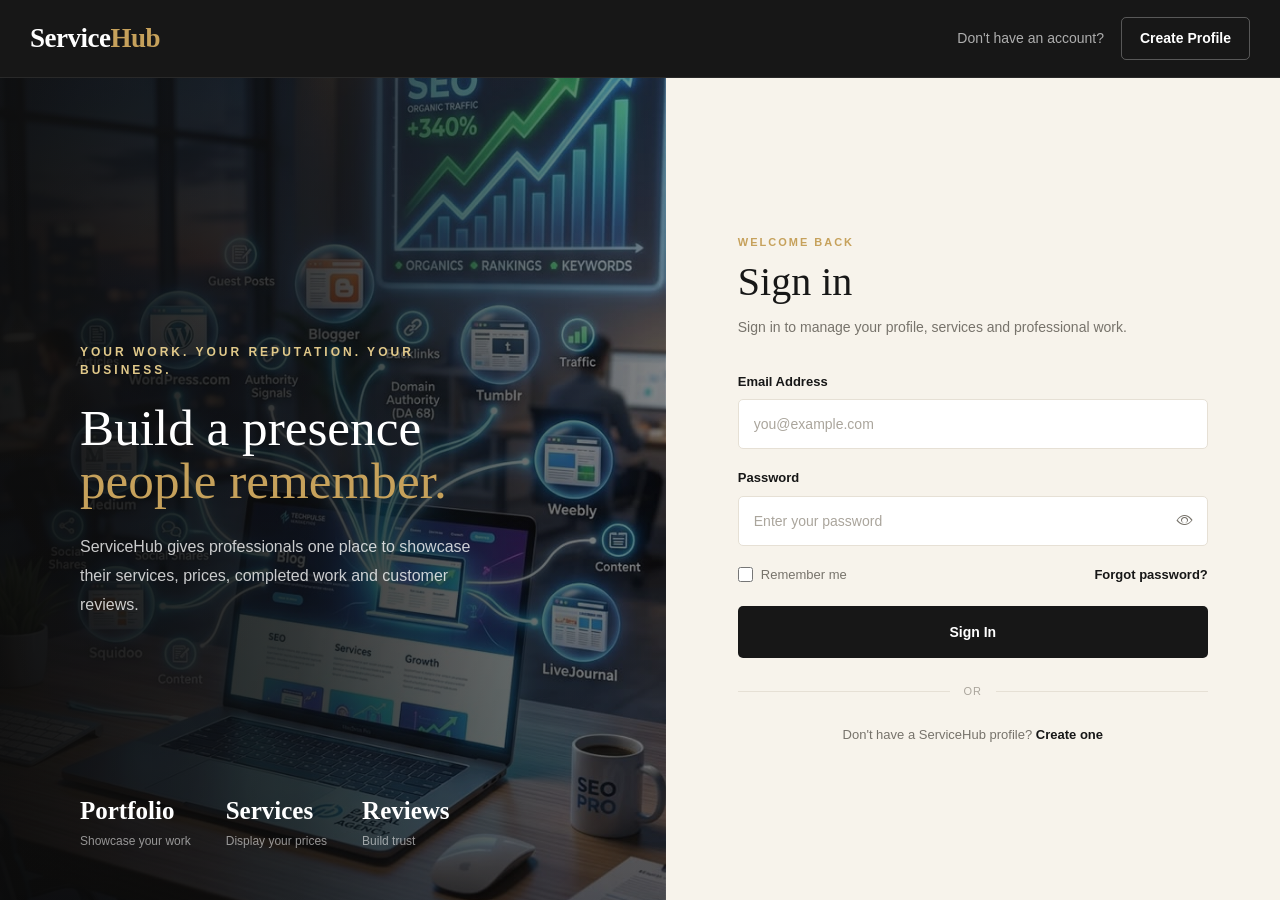
==== dashboard.html @ 35c83b16 "Initial ServiceHub frontend" ====
<!DOCTYPE html>
<html lang="en">
<head>
    <meta charset="UTF-8">

    <meta
        name="viewport"
        content="width=device-width, initial-scale=1.0"
    >

    <title>Dashboard | ServiceHub</title>

    <!-- Bootstrap -->
    <link
        href="https://cdn.jsdelivr.net/npm/bootstrap@5.3.3/dist/css/bootstrap.min.css"
        rel="stylesheet"
    >

    <!-- Bootstrap Icons -->
    <link
        rel="stylesheet"
        href="https://cdn.jsdelivr.net/npm/bootstrap-icons@1.11.3/font/bootstrap-icons.min.css"
    >

    <!-- Dashboard CSS -->
    <link
        rel="stylesheet"
        href="./css/dashboard.css"
    >
</head>

<body>

    <!-- =====================================================
         MOBILE OVERLAY
    ====================================================== -->

    <div
        class="sidebar-overlay"
        id="sidebarOverlay"
    ></div>


    <!-- =====================================================
         SIDEBAR
    ====================================================== -->

    <aside
        class="dashboard-sidebar"
        id="dashboardSidebar"
    >

        <div class="sidebar-header">

            <a
                href="./dashboard.html"
                class="sidebar-brand"
            >
                Service<span>Hub</span>
            </a>

            <button
                type="button"
                class="sidebar-close"
                id="sidebarClose"
            >
                <i class="bi bi-x-lg"></i>
            </button>

        </div>


        <!-- USER MINI PROFILE -->

        <div class="sidebar-user">

            <div
                class="sidebar-avatar"
                id="sidebarAvatar"
            >
                <i class="bi bi-person"></i>
            </div>

            <div class="sidebar-user-info">

                <strong id="sidebarUserName">
                    Loading...
                </strong>

                <span id="sidebarUserType">
                    Provider
                </span>

            </div>

        </div>


        <!-- NAVIGATION -->

        <nav class="sidebar-nav">

            <div class="nav-section-title">
                Workspace
            </div>

            <a
                href="./dashboard.html"
                class="sidebar-nav-link active"
                data-page="dashboard"
            >
                <span class="nav-icon">
                    <i class="bi bi-grid-1x2"></i>
                </span>

                <span>Dashboard</span>
            </a>


            <a
                href="./profile.html"
                class="sidebar-nav-link"
                data-page="profile"
            >
                <span class="nav-icon">
                    <i class="bi bi-person-badge"></i>
                </span>

                <span>My Profile</span>
            </a>


            <a
                href="./pages/services.html"
                class="sidebar-nav-link"
                data-page="services"
            >
                <span class="nav-icon">
                    <i class="bi bi-tags"></i>
                </span>

                <span>Services</span>
            </a>


            <a
                href="./pages/work.html"
                class="sidebar-nav-link"
                data-page="work"
            >
                <span class="nav-icon">
                    <i class="bi bi-images"></i>
                </span>

                <span>My Work</span>
            </a>


            <a
                href="./pages/reviews.html"
                class="sidebar-nav-link"
                data-page="reviews"
            >
                <span class="nav-icon">
                    <i class="bi bi-star"></i>
                </span>

                <span>Reviews</span>
            </a>


            <a
                href="./pages/analytics.html"
                class="sidebar-nav-link"
                data-page="analytics"
            >
                <span class="nav-icon">
                    <i class="bi bi-bar-chart"></i>
                </span>

                <span>Analytics</span>
            </a>


            <div class="nav-section-title">
                Account
            </div>


            <a
                href="./profile.html"
                class="sidebar-nav-link"
            >
                <span class="nav-icon">
                    <i class="bi bi-globe2"></i>
                </span>

                <span>Public Page</span>
            </a>


            <a
                href="./pages/settings.html"
                class="sidebar-nav-link"
                data-page="settings"
            >
                <span class="nav-icon">
                    <i class="bi bi-gear"></i>
                </span>

                <span>Settings</span>
            </a>

        </nav>


        <!-- SIDEBAR FOOTER -->

        <div class="sidebar-footer">

            <button
                type="button"
                class="logout-button"
                id="logoutButton"
            >
                <i class="bi bi-box-arrow-right"></i>
                <span>Logout</span>
            </button>

        </div>

    </aside>



    <!-- =====================================================
         MAIN AREA
    ====================================================== -->

    <main class="dashboard-main">


        <!-- =================================================
             TOP NAVBAR
        ================================================== -->

        <header class="dashboard-topbar">

            <div class="topbar-left">

                <button
                    type="button"
                    class="mobile-menu-button"
                    id="mobileMenuButton"
                >
                    <i class="bi bi-list"></i>
                </button>

                <div>

                    <div class="topbar-page-label">
                        WORKSPACE
                    </div>

                    <h1>
                        Dashboard
                    </h1>

                </div>

            </div>


            <div class="topbar-right">

                <div class="system-status">
                    <span class="status-dot"></span>
                    <span>System Online</span>
                </div>


                <a
                    href="./profile.html"
                    class="topbar-profile"
                >

                    <div
                        class="topbar-avatar"
                        id="topbarAvatar"
                    >
                        <i class="bi bi-person"></i>
                    </div>

                    <span id="topbarUserName">
                        Loading...
                    </span>

                    <i class="bi bi-chevron-down"></i>

                </a>

            </div>

        </header>



        <!-- =================================================
             DASHBOARD CONTENT
        ================================================== -->

        <div class="dashboard-content">


            <!-- GLOBAL ALERT -->

            <div
                id="dashboardAlert"
                class="dashboard-alert d-none"
            ></div>



            <!-- =================================================
                 WELCOME
            ================================================== -->

            <section class="welcome-section">

                <div>

                    <span class="welcome-eyebrow">
                        YOUR SERVICEHUB WORKSPACE
                    </span>

                    <h2 id="welcomeHeading">
                        Welcome back.
                    </h2>

                    <p id="welcomeDescription">
                        Manage your professional presence, services and work from one place.
                    </p>

                </div>


                <div class="welcome-actions">

                    <a
                        href="./pages/add-work.html"
                        class="btn btn-gold"
                    >
                        <i class="bi bi-plus-lg"></i>
                        Add Work
                    </a>

                    <a
                        href="./pages/add-service.html"
                        class="btn btn-outline-dark-custom"
                    >
                        <i class="bi bi-plus-lg"></i>
                        Add Service
                    </a>

                </div>

            </section>



            <!-- =================================================
                 STATISTICS
            ================================================== -->

            <section class="stats-grid">


                <!-- PROFILE VIEWS -->

                <div class="stat-card">

                    <div class="stat-card-top">

                        <div class="stat-icon">
                            <i class="bi bi-eye"></i>
                        </div>

                    </div>

                    <div class="stat-label">
                        Profile Views
                    </div>

                    <div
                        class="stat-value"
                        id="profileViews"
                    >
                        —
                    </div>

                    <div class="stat-description">
                        People who viewed your public profile
                    </div>

                </div>



                <!-- SERVICES -->

                <div class="stat-card">

                    <div class="stat-card-top">

                        <div class="stat-icon">
                            <i class="bi bi-tags"></i>
                        </div>

                    </div>

                    <div class="stat-label">
                        Active Services
                    </div>

                    <div
                        class="stat-value"
                        id="serviceCount"
                    >
                        —
                    </div>

                    <div class="stat-description">
                        Services currently available
                    </div>

                </div>



                <!-- WORK -->

                <div class="stat-card">

                    <div class="stat-card-top">

                        <div class="stat-icon">
                            <i class="bi bi-images"></i>
                        </div>

                    </div>

                    <div class="stat-label">
                        Published Work
                    </div>

                    <div
                        class="stat-value"
                        id="workCount"
                    >
                        —
                    </div>

                    <div class="stat-description">
                        Portfolio projects published
                    </div>

                </div>



                <!-- REVIEWS -->

                <div class="stat-card">

                    <div class="stat-card-top">

                        <div class="stat-icon">
                            <i class="bi bi-star"></i>
                        </div>

                    </div>

                    <div class="stat-label">
                        Reviews
                    </div>

                    <div
                        class="stat-value"
                        id="reviewCount"
                    >
                        —
                    </div>

                    <div class="stat-description">
                        Customer reviews received
                    </div>

                </div>



                <!-- RATING -->

                <div class="stat-card">

                    <div class="stat-card-top">

                        <div class="stat-icon">
                            <i class="bi bi-star-fill"></i>
                        </div>

                    </div>

                    <div class="stat-label">
                        Average Rating
                    </div>

                    <div
                        class="stat-value"
                        id="averageRating"
                    >
                        —
                    </div>

                    <div class="stat-description">
                        Based on available reviews
                    </div>

                </div>



                <!-- COMPLETION -->

                <div class="stat-card">

                    <div class="stat-card-top">

                        <div class="stat-icon">
                            <i class="bi bi-check2-circle"></i>
                        </div>

                    </div>

                    <div class="stat-label">
                        Profile Completion
                    </div>

                    <div
                        class="stat-value"
                        id="profileCompletion"
                    >
                        —
                    </div>

                    <div class="stat-description">
                        Keep your profile complete
                    </div>

                </div>

            </section>



            <!-- =================================================
                 PROFILE + PUBLIC PAGE
            ================================================== -->

            <section class="dashboard-two-column">


                <!-- PROFILE CARD -->

                <div class="dashboard-card profile-dashboard-card">

                    <div class="card-heading">

                        <div>

                            <span class="card-eyebrow">
                                PROFESSIONAL PROFILE
                            </span>

                            <h3>
                                Your Profile
                            </h3>

                        </div>

                        <a
                            href="./profile.html"
                            class="card-link"
                        >
                            Edit
                            <i class="bi bi-pencil"></i>
                        </a>

                    </div>


                    <div class="profile-overview">

                        <div
                            class="profile-large-avatar"
                            id="profileLargeAvatar"
                        >
                            <i class="bi bi-person"></i>
                        </div>


                        <div class="profile-overview-info">

                            <h4 id="profileDisplayName">
                                Loading...
                            </h4>

                            <p
                                id="profileProfession"
                                class="profile-profession"
                            >
                                —
                            </p>

                            <div class="profile-meta">

                                <span>
                                    <i class="bi bi-geo-alt"></i>
                                    <span id="profileLocation">
                                        —
                                    </span>
                                </span>

                            </div>

                        </div>

                    </div>


                    <!-- PROFILE COMPLETION -->

                    <div class="completion-box">

                        <div class="completion-header">

                            <span>
                                Profile completion
                            </span>

                            <strong id="completionPercent">
                                —
                            </strong>

                        </div>

                        <div class="progress completion-progress">

                            <div
                                class="progress-bar"
                                id="completionProgressBar"
                                role="progressbar"
                                style="width: 0%;"
                            ></div>

                        </div>

                        <p id="completionMessage">
                            Complete your profile to give customers more information.
                        </p>

                    </div>

                </div>



                <!-- PUBLIC PAGE CARD -->

                <div class="dashboard-card public-page-card">

                    <div class="card-heading">

                        <div>

                            <span class="card-eyebrow">
                                PUBLIC PRESENCE
                            </span>

                            <h3>
                                Your Public Page
                            </h3>

                        </div>

                        <div class="public-live-badge">
                            <span></span>
                            Live
                        </div>

                    </div>


                    <div class="public-page-preview">

                        <div class="public-preview-icon">
                            <i class="bi bi-globe2"></i>
                        </div>

                        <h4 id="publicPageName">
                            Your professional page
                        </h4>

                        <p>
                            Share your ServiceHub page with customers so they can see your services, work and reviews.
                        </p>


                        <div class="public-url-box">

                            <i class="bi bi-link-45deg"></i>

                            <span id="publicProfileUrl">
                                —
                            </span>

                            <button
                                type="button"
                                id="copyProfileLinkButton"
                                title="Copy profile link"
                            >
                                <i class="bi bi-copy"></i>
                            </button>

                        </div>


                        <div class="public-actions">

                            <a
                                href="#"
                                id="viewPublicProfileButton"
                                target="_blank"
                                class="btn btn-gold"
                            >
                                <i class="bi bi-box-arrow-up-right"></i>
                                View My Page
                            </a>

                            <button
                                type="button"
                                class="btn btn-outline-dark-custom"
                                id="copyPublicLinkButton"
                            >
                                <i class="bi bi-copy"></i>
                                Copy Link
                            </button>

                        </div>

                    </div>

                </div>

            </section>



            <!-- =================================================
                 RECENT WORK + SERVICES
            ================================================== -->

            <section class="dashboard-two-column">


                <!-- RECENT WORK -->

                <div class="dashboard-card">

                    <div class="card-heading">

                        <div>

                            <span class="card-eyebrow">
                                PORTFOLIO
                            </span>

                            <h3>
                                Recent Work
                            </h3>

                        </div>

                        <a
                            href="./pages/work.html"
                            class="card-link"
                        >
                            View all
                            <i class="bi bi-arrow-right"></i>
                        </a>

                    </div>


                    <div
                        id="recentWorkList"
                        class="recent-work-list"
                    >

                        <div class="dashboard-loading">
                            <div class="spinner-border spinner-border-sm"></div>
                            <span>Loading your work...</span>
                        </div>

                    </div>

                </div>



                <!-- SERVICES -->

                <div class="dashboard-card">

                    <div class="card-heading">

                        <div>

                            <span class="card-eyebrow">
                                OFFERINGS
                            </span>

                            <h3>
                                Your Services
                            </h3>

                        </div>

                        <a
                            href="./pages/services.html"
                            class="card-link"
                        >
                            View all
                            <i class="bi bi-arrow-right"></i>
                        </a>

                    </div>


                    <div
                        id="serviceList"
                        class="service-list"
                    >

                        <div class="dashboard-loading">
                            <div class="spinner-border spinner-border-sm"></div>
                            <span>Loading your services...</span>
                        </div>

                    </div>

                </div>

            </section>



            <!-- =================================================
                 REVIEWS + ACTIVITY
            ================================================== -->

            <section class="dashboard-two-column">


                <!-- REVIEWS -->

                <div class="dashboard-card">

                    <div class="card-heading">

                        <div>

                            <span class="card-eyebrow">
                                CUSTOMER FEEDBACK
                            </span>

                            <h3>
                                Recent Reviews
                            </h3>

                        </div>

                        <a
                            href="./pages/reviews.html"
                            class="card-link"
                        >
                            View all
                            <i class="bi bi-arrow-right"></i>
                        </a>

                    </div>


                    <div
                        id="recentReviewsList"
                        class="reviews-list"
                    >

                        <div class="dashboard-loading">
                            <div class="spinner-border spinner-border-sm"></div>
                            <span>Loading reviews...</span>
                        </div>

                    </div>

                </div>



                <!-- ACTIVITY -->

                <div class="dashboard-card">

                    <div class="card-heading">

                        <div>

                            <span class="card-eyebrow">
                                RECENT EVENTS
                            </span>

                            <h3>
                                Activity
                            </h3>

                        </div>

                    </div>


                    <div
                        id="activityList"
                        class="activity-list"
                    >

                        <div class="dashboard-loading">
                            <div class="spinner-border spinner-border-sm"></div>
                            <span>Loading activity...</span>
                        </div>

                    </div>

                </div>

            </section>



            <!-- =================================================
                 QUICK ACTIONS
            ================================================== -->

            <section class="dashboard-card quick-actions-card">

                <div class="card-heading">

                    <div>

                        <span class="card-eyebrow">
                            QUICK ACTIONS
                        </span>

                        <h3>
                            Manage Your Presence
                        </h3>

                    </div>

                </div>


                <div class="quick-actions-grid">

                    <a
                        href="./profile.html"
                        class="quick-action"
                    >

                        <div class="quick-action-icon">
                            <i class="bi bi-person-badge"></i>
                        </div>

                        <div>

                            <strong>
                                Edit Profile
                            </strong>

                            <span>
                                Update your professional information
                            </span>

                        </div>

                        <i class="bi bi-arrow-up-right"></i>

                    </a>


                    <a
                        href="./pages/add-service.html"
                        class="quick-action"
                    >

                        <div class="quick-action-icon">
                            <i class="bi bi-plus-circle"></i>
                        </div>

                        <div>

                            <strong>
                                Add Service
                            </strong>

                            <span>
                                Add a service and set your price
                            </span>

                        </div>

                        <i class="bi bi-arrow-up-right"></i>

                    </a>


                    <a
                        href="./pages/add-work.html"
                        class="quick-action"
                    >

                        <div class="quick-action-icon">
                            <i class="bi bi-images"></i>
                        </div>

                        <div>

                            <strong>
                                Publish Work
                            </strong>

                            <span>
                                Add a completed project to your portfolio
                            </span>

                        </div>

                        <i class="bi bi-arrow-up-right"></i>

                    </a>


                    <a
                        href="./pages/analytics.html"
                        class="quick-action"
                    >

                        <div class="quick-action-icon">
                            <i class="bi bi-bar-chart"></i>
                        </div>

                        <div>

                            <strong>
                                View Analytics
                            </strong>

                            <span>
                                Understand how people interact with your page
                            </span>

                        </div>

                        <i class="bi bi-arrow-up-right"></i>

                    </a>

                </div>

            </section>


        </div>

    </main>



    <!-- =====================================================
         SCRIPTS
    ====================================================== -->

    <script
        src="./js/config.js"
    ></script>

    <script
        src="./js/api.js"
    ></script>

    <script
        src="./js/auth.js"
    ></script>

    <script
        src="./js/app.js"
    ></script>

    <script
        src="./js/dashboard.js"
    ></script>

    <script
        src="https://cdn.jsdelivr.net/npm/bootstrap@5.3.3/dist/js/bootstrap.bundle.min.js"
    ></script>

</body>
</html>
---- css/dashboard.css ----
/* =========================================================
   SERVICEHUB
   DASHBOARD CSS
   ========================================================= */

:root {

    --black: #171717;
    --black-soft: #222222;

    --gold: #c6a15b;
    --gold-light: #e1c98a;

    --cream: #f7f3eb;
    --cream-dark: #eee8dc;

    --white: #ffffff;

    --text: #202020;
    --muted: #77736b;

    --border: #e6e0d5;

    --success: #198754;
    --danger: #dc3545;

    --sidebar-width: 260px;

    --shadow:
        0 10px 30px rgba(0, 0, 0, 0.06);

    --shadow-hover:
        0 18px 40px rgba(0, 0, 0, 0.10);
}


/* =========================================================
   GLOBAL
   ========================================================= */

* {
    box-sizing: border-box;
}


html {
    scroll-behavior: smooth;
}


body {

    margin: 0;

    background: var(--cream);

    color: var(--text);

    font-family:
        Inter,
        -apple-system,
        BlinkMacSystemFont,
        "Segoe UI",
        sans-serif;

    min-height: 100vh;
}


a {
    text-decoration: none;
}


button {
    font-family: inherit;
}


/* =========================================================
   SIDEBAR
   ========================================================= */

.dashboard-sidebar {

    position: fixed;

    left: 0;
    top: 0;
    bottom: 0;

    width: var(--sidebar-width);

    background: var(--black);

    color: var(--white);

    z-index: 1000;

    display: flex;

    flex-direction: column;

    border-right: 1px solid rgba(255,255,255,0.06);
}


.sidebar-header {

    height: 78px;

    display: flex;

    align-items: center;

    justify-content: space-between;

    padding: 0 22px;

    border-bottom: 1px solid rgba(255,255,255,0.08);
}


.sidebar-brand {

    color: var(--white);

    font-family: Georgia, serif;

    font-size: 25px;

    font-weight: 700;

    letter-spacing: -0.5px;
}


.sidebar-brand span {
    color: var(--gold);
}


.sidebar-close {

    display: none;

    border: 0;

    background: transparent;

    color: white;

    font-size: 22px;
}


/* =========================================================
   SIDEBAR USER
   ========================================================= */

.sidebar-user {

    display: flex;

    align-items: center;

    gap: 12px;

    padding: 22px;

    border-bottom: 1px solid rgba(255,255,255,0.08);
}


.sidebar-avatar {

    width: 42px;
    height: 42px;

    flex-shrink: 0;

    border-radius: 50%;

    background: var(--gold);

    color: var(--black);

    display: flex;

    align-items: center;

    justify-content: center;

    overflow: hidden;

    font-size: 17px;

    font-weight: 700;
}


.sidebar-avatar img {

    width: 100%;
    height: 100%;

    object-fit: cover;
}


.sidebar-user-info {

    min-width: 0;

    display: flex;

    flex-direction: column;

    gap: 3px;
}


.sidebar-user-info strong {

    color: white;

    font-size: 14px;

    white-space: nowrap;

    overflow: hidden;

    text-overflow: ellipsis;
}


.sidebar-user-info span {

    color: rgba(255,255,255,0.55);

    font-size: 12px;
}


/* =========================================================
   SIDEBAR NAV
   ========================================================= */

.sidebar-nav {

    flex: 1;

    overflow-y: auto;

    padding: 20px 12px;
}


.nav-section-title {

    color: rgba(255,255,255,0.38);

    font-size: 10px;

    font-weight: 700;

    letter-spacing: 1.5px;

    padding: 12px 12px 8px;

    text-transform: uppercase;
}


.sidebar-nav-link {

    display: flex;

    align-items: center;

    gap: 12px;

    color: rgba(255,255,255,0.68);

    padding: 11px 12px;

    border-radius: 8px;

    margin-bottom: 4px;

    font-size: 14px;

    transition:
        background 0.2s ease,
        color 0.2s ease;
}


.sidebar-nav-link:hover {

    color: white;

    background: rgba(255,255,255,0.06);
}


.sidebar-nav-link.active {

    color: var(--black);

    background: var(--gold);

    font-weight: 600;
}


.nav-icon {

    width: 20px;

    text-align: center;

    font-size: 17px;
}


/* =========================================================
   SIDEBAR FOOTER
   ========================================================= */

.sidebar-footer {

    padding: 15px;

    border-top: 1px solid rgba(255,255,255,0.08);
}


.logout-button {

    width: 100%;

    border: 0;

    background: transparent;

    color: rgba(255,255,255,0.68);

    display: flex;

    align-items: center;

    gap: 12px;

    padding: 11px 12px;

    border-radius: 8px;

    font-size: 14px;

    cursor: pointer;

    transition: all 0.2s ease;
}


.logout-button:hover {

    background: rgba(220,53,69,0.12);

    color: #ff8f9a;
}


/* =========================================================
   MAIN
   ========================================================= */

.dashboard-main {

    margin-left: var(--sidebar-width);

    min-height: 100vh;
}


/* =========================================================
   TOPBAR
   ========================================================= */

.dashboard-topbar {

    height: 78px;

    background: rgba(255,255,255,0.96);

    border-bottom: 1px solid var(--border);

    display: flex;

    align-items: center;

    justify-content: space-between;

    padding: 0 34px;

    position: sticky;

    top: 0;

    z-index: 500;

    backdrop-filter: blur(12px);
}


.topbar-left {

    display: flex;

    align-items: center;

    gap: 15px;
}


.topbar-page-label {

    color: var(--gold);

    font-size: 9px;

    font-weight: 800;

    letter-spacing: 1.7px;

    margin-bottom: 2px;
}


.topbar-left h1 {

    margin: 0;

    font-size: 20px;

    font-weight: 700;
}


.mobile-menu-button {

    display: none;

    border: 1px solid var(--border);

    background: white;

    width: 40px;
    height: 40px;

    border-radius: 8px;

    font-size: 21px;
}


.topbar-right {

    display: flex;

    align-items: center;

    gap: 25px;
}


.system-status {

    display: flex;

    align-items: center;

    gap: 7px;

    color: var(--muted);

    font-size: 12px;
}


.status-dot {

    width: 8px;
    height: 8px;

    border-radius: 50%;

    background: var(--success);

    box-shadow: 0 0 0 4px rgba(25,135,84,0.10);
}


.topbar-profile {

    display: flex;

    align-items: center;

    gap: 9px;

    color: var(--text);

    font-size: 13px;

    font-weight: 600;
}


.topbar-profile > i {

    color: var(--muted);

    font-size: 10px;
}


.topbar-avatar {

    width: 36px;
    height: 36px;

    border-radius: 50%;

    overflow: hidden;

    background: var(--black);

    color: var(--gold);

    display: flex;

    align-items: center;

    justify-content: center;

    font-size: 14px;
}


.topbar-avatar img {

    width: 100%;
    height: 100%;

    object-fit: cover;
}


/* =========================================================
   CONTENT
   ========================================================= */

.dashboard-content {

    padding: 34px;

    max-width: 1600px;

    margin: 0 auto;
}


/* =========================================================
   ALERT
   ========================================================= */

.dashboard-alert {

    border-radius: 10px;

    padding: 13px 16px;

    margin-bottom: 22px;

    font-size: 13px;

    border: 1px solid transparent;
}


.dashboard-alert.error {

    background: rgba(220,53,69,0.08);

    color: #a61e2d;

    border-color: rgba(220,53,69,0.15);
}


.dashboard-alert.success {

    background: rgba(25,135,84,0.08);

    color: #146c43;

    border-color: rgba(25,135,84,0.15);
}


/* =========================================================
   WELCOME
   ========================================================= */

.welcome-section {

    background: var(--black);

    color: white;

    border-radius: 14px;

    padding: 32px;

    display: flex;

    justify-content: space-between;

    align-items: center;

    gap: 25px;

    margin-bottom: 24px;

    overflow: hidden;

    position: relative;
}


.welcome-section::after {

    content: "";

    position: absolute;

    width: 250px;
    height: 250px;

    border-radius: 50%;

    right: -90px;
    top: -100px;

    border: 1px solid rgba(198,161,91,0.25);

    box-shadow:
        0 0 0 30px rgba(198,161,91,0.03),
        0 0 0 60px rgba(198,161,91,0.02);

    pointer-events: none;
}


.welcome-eyebrow {

    color: var(--gold-light);

    font-size: 10px;

    font-weight: 700;

    letter-spacing: 1.8px;
}


.welcome-section h2 {

    margin: 7px 0 6px;

    font-family: Georgia, serif;

    font-size: 31px;

    font-weight: 500;
}


.welcome-section p {

    margin: 0;

    color: rgba(255,255,255,0.62);

    font-size: 13px;
}


.welcome-actions {

    display: flex;

    gap: 10px;

    position: relative;

    z-index: 2;
}


/* =========================================================
   BUTTONS
   ========================================================= */

.btn-gold {

    background: var(--gold);

    border-color: var(--gold);

    color: var(--black);

    font-weight: 700;

    padding: 10px 16px;

    font-size: 13px;

    border-radius: 7px;
}


.btn-gold:hover {

    background: var(--gold-light);

    border-color: var(--gold-light);

    color: var(--black);
}


.btn-outline-dark-custom {

    background: transparent;

    border: 1px solid var(--border);

    color: var(--text);

    font-weight: 600;

    padding: 10px 16px;

    font-size: 13px;

    border-radius: 7px;
}


.btn-outline-dark-custom:hover {

    background: var(--black);

    border-color: var(--black);

    color: white;
}


.welcome-actions .btn-outline-dark-custom {

    border-color: rgba(255,255,255,0.28);

    color: white;
}


.welcome-actions .btn-outline-dark-custom:hover {

    background: white;

    border-color: white;

    color: var(--black);
}


/* =========================================================
   STATS
   ========================================================= */

.stats-grid {

    display: grid;

    grid-template-columns:
        repeat(6, minmax(0, 1fr));

    gap: 14px;

    margin-bottom: 24px;
}


.stat-card {

    background: white;

    border: 1px solid var(--border);

    border-radius: 11px;

    padding: 18px;

    min-height: 145px;

    transition:
        transform 0.2s ease,
        box-shadow 0.2s ease;
}


.stat-card:hover {

    transform: translateY(-2px);

    box-shadow: var(--shadow);
}


.stat-card-top {

    display: flex;

    justify-content: space-between;

    margin-bottom: 14px;
}


.stat-icon {

    width: 36px;
    height: 36px;

    border-radius: 8px;

    background: var(--cream);

    color: var(--gold);

    display: flex;

    align-items: center;

    justify-content: center;

    font-size: 17px;
}


.stat-label {

    color: var(--muted);

    font-size: 11px;

    font-weight: 600;

    margin-bottom: 4px;
}


.stat-value {

    font-family: Georgia, serif;

    font-size: 25px;

    font-weight: 600;

    color: var(--black);

    line-height: 1.2;
}


.stat-description {

    color: #aaa59c;

    font-size: 10px;

    margin-top: 5px;

    line-height: 1.4;
}


/* =========================================================
   TWO COLUMN
   ========================================================= */

.dashboard-two-column {

    display: grid;

    grid-template-columns:
        minmax(0, 1fr)
        minmax(0, 1fr);

    gap: 24px;

    margin-bottom: 24px;
}


/* =========================================================
   CARD
   ========================================================= */

.dashboard-card {

    background: white;

    border: 1px solid var(--border);

    border-radius: 12px;

    padding: 24px;

    min-width: 0;
}


.card-heading {

    display: flex;

    align-items: flex-start;

    justify-content: space-between;

    gap: 15px;

    margin-bottom: 22px;
}


.card-eyebrow {

    color: var(--gold);

    font-size: 9px;

    font-weight: 800;

    letter-spacing: 1.5px;
}


.card-heading h3 {

    margin: 5px 0 0;

    font-size: 18px;

    font-weight: 700;
}


.card-link {

    color: var(--gold);

    font-size: 12px;

    font-weight: 700;

    white-space: nowrap;
}


.card-link:hover {

    color: var(--black);
}


/* =========================================================
   PROFILE
   ========================================================= */

.profile-overview {

    display: flex;

    align-items: center;

    gap: 17px;

    margin-bottom: 25px;
}


.profile-large-avatar {

    width: 72px;
    height: 72px;

    border-radius: 50%;

    background: var(--black);

    color: var(--gold);

    flex-shrink: 0;

    display: flex;

    align-items: center;

    justify-content: center;

    overflow: hidden;

    font-size: 27px;
}


.profile-large-avatar img {

    width: 100%;
    height: 100%;

    object-fit: cover;
}


.profile-overview-info h4 {

    margin: 0 0 4px;

    font-size: 19px;

    font-weight: 700;
}


.profile-profession {

    margin: 0 0 8px;

    color: var(--gold);

    font-size: 13px;

    font-weight: 600;
}


.profile-meta {

    color: var(--muted);

    font-size: 12px;
}


.profile-meta span {

    display: inline-flex;

    align-items: center;

    gap: 5px;
}


.profile-meta i {

    color: var(--gold);
}


/* =========================================================
   COMPLETION
   ========================================================= */

.completion-box {

    padding-top: 20px;

    border-top: 1px solid var(--border);
}


.completion-header {

    display: flex;

    align-items: center;

    justify-content: space-between;

    margin-bottom: 8px;

    font-size: 12px;

    color: var(--muted);
}


.completion-header strong {

    color: var(--black);

    font-size: 13px;
}


.completion-progress {

    height: 7px;

    background: var(--cream-dark);

    border-radius: 20px;

    overflow: hidden;
}


.completion-progress .progress-bar {

    background: var(--gold);

    border-radius: 20px;

    transition: width 0.5s ease;
}


.completion-box p {

    margin: 9px 0 0;

    color: #aaa59c;

    font-size: 11px;
}


/* =========================================================
   PUBLIC PAGE
   ========================================================= */

.public-page-card {

    background:
        linear-gradient(
            145deg,
            #ffffff 0%,
            #faf7f0 100%
        );
}


.public-live-badge {

    display: flex;

    align-items: center;

    gap: 6px;

    color: var(--success);

    font-size: 10px;

    font-weight: 700;

    text-transform: uppercase;
}


.public-live-badge span {

    width: 7px;
    height: 7px;

    border-radius: 50%;

    background: var(--success);
}


.public-page-preview {

    text-align: center;

    padding: 4px 5px 0;
}


.public-preview-icon {

    width: 58px;
    height: 58px;

    border-radius: 50%;

    background: var(--black);

    color: var(--gold);

    display: flex;

    align-items: center;

    justify-content: center;

    margin: 0 auto 15px;

    font-size: 22px;
}


.public-page-preview h4 {

    margin: 0 0 8px;

    font-family: Georgia, serif;

    font-size: 22px;
}


.public-page-preview p {

    max-width: 460px;

    margin: 0 auto 20px;

    color: var(--muted);

    font-size: 12px;

    line-height: 1.7;
}


.public-url-box {

    display: flex;

    align-items: center;

    gap: 8px;

    background: white;

    border: 1px solid var(--border);

    border-radius: 8px;

    padding: 9px 10px;

    text-align: left;

    margin-bottom: 15px;
}


.public-url-box > i {

    color: var(--gold);

    font-size: 16px;
}


.public-url-box span {

    flex: 1;

    min-width: 0;

    overflow: hidden;

    text-overflow: ellipsis;

    white-space: nowrap;

    font-size: 11px;

    color: var(--muted);
}


.public-url-box button {

    width: 31px;
    height: 31px;

    flex-shrink: 0;

    border: 0;

    border-radius: 6px;

    background: var(--cream);

    color: var(--black);

    cursor: pointer;
}


.public-url-box button:hover {

    background: var(--gold);

}


.public-actions {

    display: flex;

    justify-content: center;

    gap: 9px;

    flex-wrap: wrap;
}


/* =========================================================
   WORK
   ========================================================= */

.recent-work-list {

    display: flex;

    flex-direction: column;

    gap: 12px;
}


.work-item {

    display: flex;

    align-items: center;

    gap: 13px;

    padding: 9px;

    border-radius: 8px;

    transition: background 0.2s ease;
}


.work-item:hover {

    background: var(--cream);
}


.work-thumbnail {

    width: 60px;
    height: 60px;

    flex-shrink: 0;

    border-radius: 7px;

    overflow: hidden;

    background: var(--cream);

    display: flex;

    align-items: center;

    justify-content: center;

    color: var(--gold);

    font-size: 20px;
}


.work-thumbnail img {

    width: 100%;
    height: 100%;

    object-fit: cover;
}


.work-info {

    min-width: 0;

    flex: 1;
}


.work-info h4 {

    margin: 0 0 4px;

    font-size: 13px;

    font-weight: 700;

    white-space: nowrap;

    overflow: hidden;

    text-overflow: ellipsis;
}


.work-info p {

    margin: 0;

    color: var(--muted);

    font-size: 11px;

    white-space: nowrap;

    overflow: hidden;

    text-overflow: ellipsis;
}


.work-date {

    color: #aaa59c;

    font-size: 10px;

    margin-top: 5px;
}


.work-status {

    padding: 4px 7px;

    border-radius: 20px;

    background: rgba(25,135,84,0.08);

    color: var(--success);

    font-size: 9px;

    font-weight: 700;

    text-transform: uppercase;
}


/* =========================================================
   SERVICES
   ========================================================= */

.service-list {

    display: flex;

    flex-direction: column;

    gap: 10px;
}


.service-item {

    display: flex;

    align-items: center;

    gap: 12px;

    padding: 12px;

    border: 1px solid var(--border);

    border-radius: 8px;
}


.service-icon {

    width: 38px;
    height: 38px;

    border-radius: 7px;

    background: var(--cream);

    color: var(--gold);

    display: flex;

    align-items: center;

    justify-content: center;

    flex-shrink: 0;
}


.service-info {

    flex: 1;

    min-width: 0;
}


.service-info strong {

    display: block;

    font-size: 12px;

    margin-bottom: 3px;

    white-space: nowrap;

    overflow: hidden;

    text-overflow: ellipsis;
}


.service-info span {

    color: var(--muted);

    font-size: 10px;
}


.service-price {

    font-family: Georgia, serif;

    font-size: 14px;

    font-weight: 700;

    white-space: nowrap;
}


.service-status {

    width: 7px;
    height: 7px;

    border-radius: 50%;

    background: var(--success);

    flex-shrink: 0;
}


/* =========================================================
   REVIEWS
   ========================================================= */

.reviews-list {

    display: flex;

    flex-direction: column;

    gap: 14px;
}


.review-item {

    padding-bottom: 14px;

    border-bottom: 1px solid var(--border);
}


.review-item:last-child {

    padding-bottom: 0;

    border-bottom: 0;
}


.review-header {

    display: flex;

    align-items: center;

    justify-content: space-between;

    gap: 10px;

    margin-bottom: 7px;
}


.reviewer {

    display: flex;

    align-items: center;

    gap: 8px;
}


.reviewer-avatar {

    width: 29px;
    height: 29px;

    border-radius: 50%;

    background: var(--black);

    color: var(--gold);

    display: flex;

    align-items: center;

    justify-content: center;

    font-size: 11px;

    font-weight: 700;

    overflow: hidden;
}


.reviewer-avatar img {

    width: 100%;
    height: 100%;

    object-fit: cover;
}


.reviewer strong {

    display: block;

    font-size: 11px;
}


.reviewer span {

    display: block;

    color: #aaa59c;

    font-size: 9px;
}


.review-stars {

    color: var(--gold);

    font-size: 11px;

    white-space: nowrap;
}


.review-text {

    margin: 0;

    color: var(--muted);

    font-size: 11px;

    line-height: 1.6;
}


/* =========================================================
   ACTIVITY
   ========================================================= */

.activity-list {

    display: flex;

    flex-direction: column;
}


.activity-item {

    display: flex;

    gap: 12px;

    padding-bottom: 15px;

    position: relative;
}


.activity-item:not(:last-child)::after {

    content: "";

    position: absolute;

    left: 15px;

    top: 30px;

    bottom: 0;

    width: 1px;

    background: var(--border);
}


.activity-icon {

    width: 30px;
    height: 30px;

    border-radius: 50%;

    background: var(--cream);

    color: var(--gold);

    display: flex;

    align-items: center;

    justify-content: center;

    flex-shrink: 0;

    position: relative;

    z-index: 1;

    font-size: 12px;
}


.activity-content {

    min-width: 0;
}


.activity-content strong {

    display: block;

    font-size: 11px;

    margin-bottom: 3px;
}


.activity-content span {

    color: #aaa59c;

    font-size: 9px;
}


/* =========================================================
   QUICK ACTIONS
   ========================================================= */

.quick-actions-card {

    margin-bottom: 30px;
}


.quick-actions-grid {

    display: grid;

    grid-template-columns:
        repeat(4, minmax(0, 1fr));

    gap: 12px;
}


.quick-action {

    display: flex;

    align-items: center;

    gap: 11px;

    padding: 15px;

    border: 1px solid var(--border);

    border-radius: 9px;

    color: var(--text);

    transition:
        border-color 0.2s ease,
        transform 0.2s ease,
        box-shadow 0.2s ease;
}


.quick-action:hover {

    border-color: var(--gold);

    transform: translateY(-2px);

    box-shadow: var(--shadow);

    color: var(--text);
}


.quick-action-icon {

    width: 38px;
    height: 38px;

    flex-shrink: 0;

    border-radius: 8px;

    background: var(--cream);

    color: var(--gold);

    display: flex;

    align-items: center;

    justify-content: center;
}


.quick-action > div:nth-child(2) {

    min-width: 0;

    flex: 1;
}


.quick-action strong {

    display: block;

    font-size: 11px;

    margin-bottom: 3px;
}


.quick-action span {

    display: block;

    color: var(--muted);

    font-size: 9px;

    line-height: 1.4;
}


.quick-action > i {

    color: #aaa59c;

    font-size: 12px;
}


/* =========================================================
   EMPTY STATES
   ========================================================= */

.dashboard-empty {

    padding: 28px 15px;

    text-align: center;

    color: var(--muted);
}


.dashboard-empty-icon {

    width: 42px;
    height: 42px;

    border-radius: 50%;

    background: var(--cream);

    color: var(--gold);

    display: flex;

    align-items: center;

    justify-content: center;

    margin: 0 auto 10px;

    font-size: 17px;
}


.dashboard-empty strong {

    display: block;

    color: var(--text);

    font-size: 12px;

    margin-bottom: 4px;
}


.dashboard-empty span {

    font-size: 10px;
}


/* =========================================================
   LOADING
   ========================================================= */

.dashboard-loading {

    display: flex;

    align-items: center;

    justify-content: center;

    gap: 8px;

    min-height: 100px;

    color: var(--muted);

    font-size: 11px;
}


.dashboard-loading .spinner-border {

    color: var(--gold);
}


/* =========================================================
   RESPONSIVE
   ========================================================= */

@media (max-width: 1400px) {

    .stats-grid {

        grid-template-columns:
            repeat(3, minmax(0, 1fr));
    }


    .quick-actions-grid {

        grid-template-columns:
            repeat(2, minmax(0, 1fr));
    }
}


@media (max-width: 1100px) {

    .dashboard-content {

        padding: 25px;
    }


    .dashboard-two-column {

        grid-template-columns: 1fr;
    }


    .stats-grid {

        grid-template-columns:
            repeat(3, minmax(0, 1fr));
    }
}


@media (max-width: 800px) {

    :root {
        --sidebar-width: 260px;
    }


    .dashboard-sidebar {

        transform: translateX(-100%);

        transition:
            transform 0.25s ease;
    }


    .dashboard-sidebar.open {

        transform: translateX(0);
    }


    .sidebar-close {

        display: block;
    }


    .sidebar-overlay {

        display: none;

        position: fixed;

        inset: 0;

        background: rgba(0,0,0,0.5);

        z-index: 999;
    }


    .sidebar-overlay.active {

        display: block;
    }


    .dashboard-main {

        margin-left: 0;
    }


    .mobile-menu-button {

        display: flex;

        align-items: center;

        justify-content: center;
    }


    .dashboard-topbar {

        padding: 0 18px;
    }


    .system-status {

        display: none;
    }


    .topbar-profile > span,
    .topbar-profile > i {

        display: none;
    }


    .dashboard-content {

        padding: 18px;
    }


    .welcome-section {

        padding: 24px;

        flex-direction: column;

        align-items: flex-start;
    }


    .welcome-section h2 {

        font-size: 26px;
    }


    .welcome-actions {

        width: 100%;
    }


    .welcome-actions .btn {

        flex: 1;
    }
}


@media (max-width: 600px) {

    .stats-grid {

        grid-template-columns:
            repeat(2, minmax(0, 1fr));

        gap: 10px;
    }


    .stat-card {

        min-height: 135px;

        padding: 15px;
    }


    .stat-value {

        font-size: 22px;
    }


    .dashboard-card {

        padding: 18px;
    }


    .quick-actions-grid {

        grid-template-columns: 1fr;
    }


    .public-actions {

        flex-direction: column;
    }


    .public-actions .btn {

        width: 100%;
    }
}


@media (max-width: 420px) {

    .dashboard-content {

        padding: 12px;
    }


    .stats-grid {

        grid-template-columns: 1fr 1fr;
    }


    .welcome-section {

        padding: 20px;
    }


    .welcome-section h2 {

        font-size: 23px;
    }


    .welcome-actions {

        flex-direction: column;
    }


    .welcome-actions .btn {

        width: 100%;
    }


    .profile-overview {

        align-items: flex-start;
    }


    .profile-large-avatar {

        width: 58px;
        height: 58px;
    }
}

/* =========================================================
   SERVICEHUB
   DASHBOARD CSS
   PREMIUM SIDEBAR + DASHBOARD UI
   ========================================================= */

:root {

    --black: #171717;
    --black-soft: #222222;

    --gold: #c6a15b;
    --gold-light: #e1c98a;

    --cream: #f7f3eb;
    --cream-dark: #eee8dc;

    --white: #ffffff;

    --text: #202020;
    --muted: #77736b;

    --border: #e6e0d5;

    --success: #198754;
    --danger: #dc3545;

    --sidebar-width: 260px;

    --shadow:
        0 10px 30px rgba(0, 0, 0, 0.06);

    --shadow-hover:
        0 18px 40px rgba(0, 0, 0, 0.10);
}


/* =========================================================
   GLOBAL
   ========================================================= */

* {
    box-sizing: border-box;
}


html {
    scroll-behavior: smooth;
}


body {

    margin: 0;

    background: var(--cream);

    color: var(--text);

    font-family:
        Inter,
        -apple-system,
        BlinkMacSystemFont,
        "Segoe UI",
        sans-serif;

    min-height: 100vh;
}


a {
    text-decoration: none;
}


button {
    font-family: inherit;
}


/* =========================================================
   SIDEBAR
   ========================================================= */

.dashboard-sidebar {

    position: fixed;

    left: 0;
    top: 0;
    bottom: 0;

    width: var(--sidebar-width);

    background:
        linear-gradient(
            180deg,
            #171717 0%,
            #141414 100%
        );

    color: var(--white);

    z-index: 1000;

    display: flex;

    flex-direction: column;

    border-right:
        1px solid rgba(198, 161, 91, 0.12);

    box-shadow:
        8px 0 35px rgba(0, 0, 0, 0.08);

    overflow: hidden;
}


/* =========================================================
   SIDEBAR HEADER
   ========================================================= */

.sidebar-header {

    min-height: 78px;

    display: flex;

    align-items: center;

    justify-content: space-between;

    padding: 0 20px;

    border-bottom:
        1px solid rgba(255, 255, 255, 0.07);

    position: relative;
}


.sidebar-header::after {

    content: "";

    position: absolute;

    left: 20px;
    right: 20px;
    bottom: -1px;

    height: 1px;

    background:
        linear-gradient(
            90deg,
            transparent,
            rgba(198, 161, 91, 0.35),
            transparent
        );

    pointer-events: none;
}


/* =========================================================
   SIDEBAR BRAND
   ========================================================= */

.sidebar-brand {

    display: inline-flex;

    align-items: center;

    gap: 2px;

    color: var(--white);

    font-family: Georgia, serif;

    font-size: 25px;

    font-weight: 700;

    letter-spacing: -0.7px;

    transition:
        opacity 0.2s ease,
        transform 0.2s ease;
}


.sidebar-brand:hover {

    color: var(--white);

    opacity: 0.92;

    transform: translateX(1px);
}


.sidebar-brand span {

    color: var(--gold);

    position: relative;
}


.sidebar-brand span::after {

    content: "";

    position: absolute;

    left: 0;
    right: 0;
    bottom: -3px;

    height: 1px;

    background: var(--gold);

    opacity: 0.55;

    border-radius: 10px;
}


/* =========================================================
   SIDEBAR CLOSE
   ========================================================= */

.sidebar-close {

    display: none;

    width: 36px;
    height: 36px;

    border:
        1px solid rgba(255, 255, 255, 0.10);

    background:
        rgba(255, 255, 255, 0.04);

    color:
        rgba(255, 255, 255, 0.75);

    border-radius: 9px;

    align-items: center;

    justify-content: center;

    font-size: 14px;

    cursor: pointer;

    transition:
        background 0.2s ease,
        color 0.2s ease,
        border-color 0.2s ease;
}


.sidebar-close:hover {

    background:
        rgba(198, 161, 91, 0.12);

    color: var(--gold-light);

    border-color:
        rgba(198, 161, 91, 0.25);
}


/* =========================================================
   SIDEBAR USER
   ========================================================= */

.sidebar-user {

    margin:
        16px 12px 8px;

    padding: 14px;

    display: flex;

    align-items: center;

    gap: 12px;

    background:
        linear-gradient(
            135deg,
            rgba(255, 255, 255, 0.055),
            rgba(255, 255, 255, 0.025)
        );

    border:
        1px solid rgba(255, 255, 255, 0.075);

    border-radius: 13px;

    position: relative;

    overflow: hidden;
}


.sidebar-user::before {

    content: "";

    position: absolute;

    left: 0;

    top: 12px;

    bottom: 12px;

    width: 2px;

    background: var(--gold);

    border-radius:
        0 4px 4px 0;
}


/* =========================================================
   SIDEBAR AVATAR
   ========================================================= */

.sidebar-avatar {

    width: 44px;
    height: 44px;

    flex-shrink: 0;

    border-radius: 12px;

    background:
        linear-gradient(
            145deg,
            var(--gold-light),
            var(--gold)
        );

    color: var(--black);

    display: flex;

    align-items: center;

    justify-content: center;

    overflow: hidden;

    font-size: 17px;

    font-weight: 800;

    border:
        2px solid rgba(255, 255, 255, 0.10);

    box-shadow:
        0 5px 15px rgba(0, 0, 0, 0.18);
}


.sidebar-avatar img {

    width: 100%;
    height: 100%;

    object-fit: cover;
}


/* =========================================================
   SIDEBAR USER INFORMATION
   ========================================================= */

.sidebar-user-info {

    min-width: 0;

    flex: 1;

    display: flex;

    flex-direction: column;

    gap: 4px;
}


.sidebar-user-info strong {

    color:
        rgba(255, 255, 255, 0.94);

    font-size: 13px;

    font-weight: 700;

    line-height: 1.2;

    white-space: nowrap;

    overflow: hidden;

    text-overflow: ellipsis;
}


.sidebar-user-info span {

    display: inline-flex;

    align-items: center;

    width: fit-content;

    color: var(--gold-light);

    background:
        rgba(198, 161, 91, 0.10);

    border:
        1px solid rgba(198, 161, 91, 0.14);

    padding:
        3px 7px;

    border-radius: 20px;

    font-size: 9px;

    font-weight: 700;

    letter-spacing: 0.5px;

    text-transform: uppercase;
}


/* =========================================================
   SIDEBAR NAVIGATION
   ========================================================= */

.sidebar-nav {

    flex: 1;

    overflow-y: auto;

    padding:
        12px 11px 15px;

    scrollbar-width: thin;

    scrollbar-color:
        rgba(198, 161, 91, 0.25)
        transparent;
}


.sidebar-nav::-webkit-scrollbar {

    width: 4px;
}


.sidebar-nav::-webkit-scrollbar-track {

    background: transparent;
}


.sidebar-nav::-webkit-scrollbar-thumb {

    background:
        rgba(198, 161, 91, 0.22);

    border-radius: 20px;
}


/* =========================================================
   OPTIONAL NAV SECTION TITLE
   ========================================================= */

.nav-section-title {

    color:
        rgba(255, 255, 255, 0.32);

    font-size: 9px;

    font-weight: 800;

    letter-spacing: 1.7px;

    padding:
        12px 12px 8px;

    text-transform: uppercase;
}


/* =========================================================
   SIDEBAR NAV ITEMS
   IMPORTANT:
   HTML USES .sidebar-nav-item
   ========================================================= */

.sidebar-nav-item {

    position: relative;

    display: flex;

    align-items: center;

    gap: 12px;

    width: 100%;

    color:
        rgba(255, 255, 255, 0.62);

    padding:
        11px 12px;

    margin-bottom: 4px;

    border-radius: 10px;

    font-size: 13px;

    font-weight: 500;

    border:
        1px solid transparent;

    transition:
        color 0.2s ease,
        background 0.2s ease,
        border-color 0.2s ease,
        transform 0.2s ease;
}


/* =========================================================
   NAV ICON
   ========================================================= */

.sidebar-nav-item > i {

    width: 22px;

    height: 22px;

    flex-shrink: 0;

    display: flex;

    align-items: center;

    justify-content: center;

    color:
        rgba(255, 255, 255, 0.45);

    font-size: 15px;

    border-radius: 6px;

    transition:
        color 0.2s ease,
        background 0.2s ease,
        transform 0.2s ease;
}


/* =========================================================
   NAV TEXT
   ========================================================= */

.sidebar-nav-item span {

    flex: 1;

    line-height: 1;

    white-space: nowrap;
}


/* =========================================================
   NAV HOVER
   ========================================================= */

.sidebar-nav-item:hover {

    color:
        rgba(255, 255, 255, 0.96);

    background:
        rgba(255, 255, 255, 0.045);

    border-color:
        rgba(255, 255, 255, 0.045);

    transform:
        translateX(2px);
}


.sidebar-nav-item:hover > i {

    color: var(--gold-light);

    background:
        rgba(198, 161, 91, 0.08);

    transform:
        scale(1.05);
}


/* =========================================================
   ACTIVE NAV ITEM
   ========================================================= */

.sidebar-nav-item.active {

    color: var(--black);

    background:
        linear-gradient(
            135deg,
            var(--gold-light),
            var(--gold)
        );

    border-color:
        rgba(255, 255, 255, 0.12);

    font-weight: 700;

    box-shadow:
        0 7px 18px rgba(198, 161, 91, 0.16);
}


.sidebar-nav-item.active > i {

    color: var(--black);

    background:
        rgba(255, 255, 255, 0.20);
}


/* =========================================================
   ACTIVE GOLD INDICATOR
   ========================================================= */

.sidebar-nav-item.active::before {

    content: "";

    position: absolute;

    left: -11px;

    top: 8px;

    bottom: 8px;

    width: 3px;

    background:
        var(--gold-light);

    border-radius:
        0 5px 5px 0;
}


/* =========================================================
   SIDEBAR FOOTER
   ========================================================= */

.sidebar-footer {

    padding:
        12px;

    border-top:
        1px solid rgba(255, 255, 255, 0.07);

    background:
        rgba(0, 0, 0, 0.10);
}


/* =========================================================
   LOGOUT
   ========================================================= */

.logout-button {

    width: 100%;

    border:
        1px solid transparent;

    background:
        transparent;

    color:
        rgba(255, 255, 255, 0.58);

    display: flex;

    align-items: center;

    gap: 12px;

    padding:
        11px 12px;

    border-radius: 10px;

    font-size: 13px;

    font-weight: 500;

    cursor: pointer;

    transition:
        color 0.2s ease,
        background 0.2s ease,
        border-color 0.2s ease,
        transform 0.2s ease;
}


.logout-button i {

    width: 22px;

    display: flex;

    align-items: center;

    justify-content: center;

    font-size: 16px;
}


.logout-button:hover {

    background:
        rgba(220, 53, 69, 0.09);

    border-color:
        rgba(220, 53, 69, 0.12);

    color:
        #ff8f9a;

    transform:
        translateX(2px);
}


.logout-button:hover i {

    color:
        #ff8f9a;
}


/* =========================================================
   SIDEBAR OVERLAY
   ========================================================= */

.sidebar-overlay {

    display: none;

    position: fixed;

    inset: 0;

    background:
        rgba(0, 0, 0, 0.58);

    backdrop-filter:
        blur(2px);

    z-index: 999;
}


/* =========================================================
   MAIN
   ========================================================= */

.dashboard-main {

    margin-left:
        var(--sidebar-width);

    min-height: 100vh;
}


/* =========================================================
   TOPBAR
   ========================================================= */

.dashboard-topbar {

    height: 78px;

    background:
        rgba(255, 255, 255, 0.96);

    border-bottom:
        1px solid var(--border);

    display: flex;

    align-items: center;

    justify-content: space-between;

    padding:
        0 34px;

    position: sticky;

    top: 0;

    z-index: 500;

    backdrop-filter:
        blur(12px);
}


.topbar-left {

    display: flex;

    align-items: center;

    gap: 15px;
}


.topbar-page-label {

    color: var(--gold);

    font-size: 9px;

    font-weight: 800;

    letter-spacing: 1.7px;

    margin-bottom: 2px;
}


.topbar-page-title {

    min-width: 0;
}


.topbar-page-title h1 {

    margin: 0;

    font-size: 20px;

    font-weight: 700;

    color: var(--text);
}


.topbar-page-title p {

    margin:
        3px 0 0;

    color: var(--muted);

    font-size: 11px;
}


.topbar-left h1 {

    margin: 0;

    font-size: 20px;

    font-weight: 700;
}


/* =========================================================
   MOBILE MENU
   ========================================================= */

.mobile-menu-button {

    display: none;

    border:
        1px solid var(--border);

    background:
        white;

    color:
        var(--black);

    width: 40px;

    height: 40px;

    border-radius: 9px;

    font-size: 21px;

    align-items: center;

    justify-content: center;

    cursor: pointer;

    transition:
        background 0.2s ease,
        border-color 0.2s ease,
        color 0.2s ease;
}


.mobile-menu-button:hover {

    background:
        var(--cream);

    border-color:
        var(--gold);

    color:
        var(--gold);
}


/* =========================================================
   TOPBAR RIGHT
   ========================================================= */

.topbar-right {

    display: flex;

    align-items: center;

    gap: 25px;
}


/* =========================================================
   SYSTEM STATUS
   ========================================================= */

.system-status {

    display: flex;

    align-items: center;

    gap: 7px;

    color: var(--muted);

    font-size: 12px;
}


.status-dot {

    width: 8px;

    height: 8px;

    border-radius: 50%;

    background:
        var(--success);

    box-shadow:
        0 0 0 4px
        rgba(25, 135, 84, 0.10);
}


/* =========================================================
   TOPBAR PROFILE
   ========================================================= */

.topbar-profile {

    display: flex;

    align-items: center;

    gap: 9px;

    color: var(--text);

    font-size: 13px;

    font-weight: 600;
}


.topbar-profile-info {

    display: flex;

    flex-direction: column;

    gap: 2px;

    line-height: 1.1;
}


.topbar-profile-info strong {

    font-size: 12px;

    font-weight: 700;

    color: var(--text);
}


.topbar-profile-info span {

    font-size: 10px;

    color: var(--muted);

    font-weight: 500;
}


.topbar-profile > i {

    color:
        var(--muted);

    font-size: 10px;
}


/* =========================================================
   TOPBAR AVATAR
   ========================================================= */

.topbar-avatar,
.topbar-profile-avatar {

    width: 38px;

    height: 38px;

    border-radius: 11px;

    overflow: hidden;

    background:
        linear-gradient(
            145deg,
            var(--black),
            #2a2a2a
        );

    color:
        var(--gold);

    display: flex;

    align-items: center;

    justify-content: center;

    font-size: 14px;

    border:
        1px solid var(--border);

    flex-shrink: 0;
}


.topbar-avatar img,
.topbar-profile-avatar img {

    width: 100%;

    height: 100%;

    object-fit: cover;
}


/* =========================================================
   CONTENT
   ========================================================= */

.dashboard-content {

    padding: 34px;

    max-width: 1600px;

    margin: 0 auto;
}


/* =========================================================
   ALERT
   ========================================================= */

.dashboard-alert {

    border-radius: 10px;

    padding: 13px 16px;

    margin-bottom: 22px;

    font-size: 13px;

    border:
        1px solid transparent;
}


.dashboard-alert.error {

    background:
        rgba(220, 53, 69, 0.08);

    color:
        #a61e2d;

    border-color:
        rgba(220, 53, 69, 0.15);
}


.dashboard-alert.success {

    background:
        rgba(25, 135, 84, 0.08);

    color:
        #146c43;

    border-color:
        rgba(25, 135, 84, 0.15);
}


/* =========================================================
   WELCOME
   ========================================================= */

.welcome-section {

    background:
        var(--black);

    color:
        white;

    border-radius:
        14px;

    padding:
        32px;

    display:
        flex;

    justify-content:
        space-between;

    align-items:
        center;

    gap:
        25px;

    margin-bottom:
        24px;

    overflow:
        hidden;

    position:
        relative;
}


.welcome-section::after {

    content: "";

    position: absolute;

    width: 250px;

    height: 250px;

    border-radius: 50%;

    right: -90px;

    top: -100px;

    border:
        1px solid rgba(198, 161, 91, 0.25);

    box-shadow:
        0 0 0 30px rgba(198, 161, 91, 0.03),
        0 0 0 60px rgba(198, 161, 91, 0.02);

    pointer-events: none;
}


.welcome-eyebrow {

    color:
        var(--gold-light);

    font-size:
        10px;

    font-weight:
        700;

    letter-spacing:
        1.8px;
}


.welcome-section h2 {

    margin:
        7px 0 6px;

    font-family:
        Georgia,
        serif;

    font-size:
        31px;

    font-weight:
        500;
}


.welcome-section p {

    margin:
        0;

    color:
        rgba(255,255,255,0.62);

    font-size:
        13px;
}


.welcome-actions {

    display:
        flex;

    gap:
        10px;

    position:
        relative;

    z-index:
        2;
}


/* =========================================================
   BUTTONS
   ========================================================= */

.btn-gold {

    background:
        var(--gold);

    border-color:
        var(--gold);

    color:
        var(--black);

    font-weight:
        700;

    padding:
        10px 16px;

    font-size:
        13px;

    border-radius:
        7px;
}


.btn-gold:hover {

    background:
        var(--gold-light);

    border-color:
        var(--gold-light);

    color:
        var(--black);
}


.btn-outline-dark-custom {

    background:
        transparent;

    border:
        1px solid var(--border);

    color:
        var(--text);

    font-weight:
        600;

    padding:
        10px 16px;

    font-size:
        13px;

    border-radius:
        7px;
}


.btn-outline-dark-custom:hover {

    background:
        var(--black);

    border-color:
        var(--black);

    color:
        white;
}


.welcome-actions .btn-outline-dark-custom {

    border-color:
        rgba(255,255,255,0.28);

    color:
        white;
}


.welcome-actions .btn-outline-dark-custom:hover {

    background:
        white;

    border-color:
        white;

    color:
        var(--black);
}


/* =========================================================
   STATS
   ========================================================= */

.stats-grid {

    display:
        grid;

    grid-template-columns:
        repeat(6, minmax(0, 1fr));

    gap:
        14px;

    margin-bottom:
        24px;
}


.stat-card {

    background:
        white;

    border:
        1px solid var(--border);

    border-radius:
        11px;

    padding:
        18px;

    min-height:
        145px;

    transition:
        transform 0.2s ease,
        box-shadow 0.2s ease;
}


.stat-card:hover {

    transform:
        translateY(-2px);

    box-shadow:
        var(--shadow);
}


.stat-card-top {

    display:
        flex;

    justify-content:
        space-between;

    margin-bottom:
        14px;
}


.stat-icon {

    width:
        36px;

    height:
        36px;

    border-radius:
        8px;

    background:
        var(--cream);

    color:
        var(--gold);

    display:
        flex;

    align-items:
        center;

    justify-content:
        center;

    font-size:
        17px;
}


.stat-label {

    color:
        var(--muted);

    font-size:
        11px;

    font-weight:
        600;

    margin-bottom:
        4px;
}


.stat-value {

    font-family:
        Georgia,
        serif;

    font-size:
        25px;

    font-weight:
        600;

    color:
        var(--black);

    line-height:
        1.2;
}


.stat-description {

    color:
        #aaa59c;

    font-size:
        10px;

    margin-top:
        5px;

    line-height:
        1.4;
}


/* =========================================================
   TWO COLUMN
   ========================================================= */

.dashboard-two-column {

    display:
        grid;

    grid-template-columns:
        minmax(0, 1fr)
        minmax(0, 1fr);

    gap:
        24px;

    margin-bottom:
        24px;
}


/* =========================================================
   CARD
   ========================================================= */

.dashboard-card {

    background:
        white;

    border:
        1px solid var(--border);

    border-radius:
        12px;

    padding:
        24px;

    min-width:
        0;
}


.card-heading {

    display:
        flex;

    align-items:
        flex-start;

    justify-content:
        space-between;

    gap:
        15px;

    margin-bottom:
        22px;
}


.card-eyebrow {

    color:
        var(--gold);

    font-size:
        9px;

    font-weight:
        800;

    letter-spacing:
        1.5px;
}


.card-heading h3 {

    margin:
        5px 0 0;

    font-size:
        18px;

    font-weight:
        700;
}


.card-link {

    color:
        var(--gold);

    font-size:
        12px;

    font-weight:
        700;

    white-space:
        nowrap;
}


.card-link:hover {

    color:
        var(--black);
}


/* =========================================================
   PROFILE
   ========================================================= */

.profile-overview {

    display:
        flex;

    align-items:
        center;

    gap:
        17px;

    margin-bottom:
        25px;
}


.profile-large-avatar {

    width:
        72px;

    height:
        72px;

    border-radius:
        50%;

    background:
        var(--black);

    color:
        var(--gold);

    flex-shrink:
        0;

    display:
        flex;

    align-items:
        center;

    justify-content:
        center;

    overflow:
        hidden;

    font-size:
        27px;
}


.profile-large-avatar img {

    width:
        100%;

    height:
        100%;

    object-fit:
        cover;
}


.profile-overview-info h4 {

    margin:
        0 0 4px;

    font-size:
        19px;

    font-weight:
        700;
}


.profile-profession {

    margin:
        0 0 8px;

    color:
        var(--gold);

    font-size:
        13px;

    font-weight:
        600;
}


.profile-meta {

    color:
        var(--muted);

    font-size:
        12px;
}


.profile-meta span {

    display:
        inline-flex;

    align-items:
        center;

    gap:
        5px;
}


.profile-meta i {

    color:
        var(--gold);
}


/* =========================================================
   COMPLETION
   ========================================================= */

.completion-box {

    padding-top:
        20px;

    border-top:
        1px solid var(--border);
}


.completion-header {

    display:
        flex;

    align-items:
        center;

    justify-content:
        space-between;

    margin-bottom:
        8px;

    font-size:
        12px;

    color:
        var(--muted);
}


.completion-header strong {

    color:
        var(--black);

    font-size:
        13px;
}


.completion-progress {

    height:
        7px;

    background:
        var(--cream-dark);

    border-radius:
        20px;

    overflow:
        hidden;
}


.completion-progress .progress-bar {

    background:
        var(--gold);

    border-radius:
        20px;

    transition:
        width 0.5s ease;
}


.completion-box p {

    margin:
        9px 0 0;

    color:
        #aaa59c;

    font-size:
        11px;
}


/* =========================================================
   PUBLIC PAGE
   ========================================================= */

.public-page-card {

    background:
        linear-gradient(
            145deg,
            #ffffff 0%,
            #faf7f0 100%
        );
}


.public-live-badge {

    display:
        flex;

    align-items:
        center;

    gap:
        6px;

    color:
        var(--success);

    font-size:
        10px;

    font-weight:
        700;

    text-transform:
        uppercase;
}


.public-live-badge span {

    width:
        7px;

    height:
        7px;

    border-radius:
        50%;

    background:
        var(--success);
}


.public-page-preview {

    text-align:
        center;

    padding:
        4px 5px 0;
}


.public-preview-icon {

    width:
        58px;

    height:
        58px;

    border-radius:
        50%;

    background:
        var(--black);

    color:
        var(--gold);

    display:
        flex;

    align-items:
        center;

    justify-content:
        center;

    margin:
        0 auto 15px;

    font-size:
        22px;
}


.public-page-preview h4 {

    margin:
        0 0 8px;

    font-family:
        Georgia,
        serif;

    font-size:
        22px;
}


.public-page-preview p {

    max-width:
        460px;

    margin:
        0 auto 20px;

    color:
        var(--muted);

    font-size:
        12px;

    line-height:
        1.7;
}


.public-url-box {

    display:
        flex;

    align-items:
        center;

    gap:
        8px;

    background:
        white;

    border:
        1px solid var(--border);

    border-radius:
        8px;

    padding:
        9px 10px;

    text-align:
        left;

    margin-bottom:
        15px;
}


.public-url-box > i {

    color:
        var(--gold);

    font-size:
        16px;
}


.public-url-box span {

    flex:
        1;

    min-width:
        0;

    overflow:
        hidden;

    text-overflow:
        ellipsis;

    white-space:
        nowrap;

    font-size:
        11px;

    color:
        var(--muted);
}


.public-url-box button {

    width:
        31px;

    height:
        31px;

    flex-shrink:
        0;

    border:
        0;

    border-radius:
        6px;

    background:
        var(--cream);

    color:
        var(--black);

    cursor:
        pointer;
}


.public-url-box button:hover {

    background:
        var(--gold);
}


.public-actions {

    display:
        flex;

    justify-content:
        center;

    gap:
        9px;

    flex-wrap:
        wrap;
}


/* =========================================================
   WORK
   ========================================================= */

.recent-work-list {

    display:
        flex;

    flex-direction:
        column;

    gap:
        12px;
}


.work-item {

    display:
        flex;

    align-items:
        center;

    gap:
        13px;

    padding:
        9px;

    border-radius:
        8px;

    transition:
        background 0.2s ease;
}


.work-item:hover {

    background:
        var(--cream);
}


.work-thumbnail {

    width:
        60px;

    height:
        60px;

    flex-shrink:
        0;

    border-radius:
        7px;

    overflow:
        hidden;

    background:
        var(--cream);

    display:
        flex;

    align-items:
        center;

    justify-content:
        center;

    color:
        var(--gold);

    font-size:
        20px;
}


.work-thumbnail img {

    width:
        100%;

    height:
        100%;

    object-fit:
        cover;
}


.work-info {

    min-width:
        0;

    flex:
        1;
}


.work-info h4 {

    margin:
        0 0 4px;

    font-size:
        13px;

    font-weight:
        700;

    white-space:
        nowrap;

    overflow:
        hidden;

    text-overflow:
        ellipsis;
}


.work-info p {

    margin:
        0;

    color:
        var(--muted);

    font-size:
        11px;

    white-space:
        nowrap;

    overflow:
        hidden;

    text-overflow:
        ellipsis;
}


.work-date {

    color:
        #aaa59c;

    font-size:
        10px;

    margin-top:
        5px;
}


.work-status {

    padding:
        4px 7px;

    border-radius:
        20px;

    background:
        rgba(25,135,84,0.08);

    color:
        var(--success);

    font-size:
        9px;

    font-weight:
        700;

    text-transform:
        uppercase;
}


/* =========================================================
   SERVICES
   ========================================================= */

.service-list {

    display:
        flex;

    flex-direction:
        column;

    gap:
        10px;
}


.service-item {

    display:
        flex;

    align-items:
        center;

    gap:
        12px;

    padding:
        12px;

    border:
        1px solid var(--border);

    border-radius:
        8px;
}


.service-icon {

    width:
        38px;

    height:
        38px;

    border-radius:
        7px;

    background:
        var(--cream);

    color:
        var(--gold);

    display:
        flex;

    align-items:
        center;

    justify-content:
        center;

    flex-shrink:
        0;
}


.service-info {

    flex:
        1;

    min-width:
        0;
}


.service-info strong {

    display:
        block;

    font-size:
        12px;

    margin-bottom:
        3px;

    white-space:
        nowrap;

    overflow:
        hidden;

    text-overflow:
        ellipsis;
}


.service-info span {

    color:
        var(--muted);

    font-size:
        10px;
}


.service-price {

    font-family:
        Georgia,
        serif;

    font-size:
        14px;

    font-weight:
        700;

    white-space:
        nowrap;
}


.service-status {

    width:
        7px;

    height:
        7px;

    border-radius:
        50%;

    background:
        var(--success);

    flex-shrink:
        0;
}


/* =========================================================
   REVIEWS
   ========================================================= */

.reviews-list {

    display:
        flex;

    flex-direction:
        column;

    gap:
        14px;
}


.review-item {

    padding-bottom:
        14px;

    border-bottom:
        1px solid var(--border);
}


.review-item:last-child {

    padding-bottom:
        0;

    border-bottom:
        0;
}


.review-header {

    display:
        flex;

    align-items:
        center;

    justify-content:
        space-between;

    gap:
        10px;

    margin-bottom:
        7px;
}


.reviewer {

    display:
        flex;

    align-items:
        center;

    gap:
        8px;
}


.reviewer-avatar {

    width:
        29px;

    height:
        29px;

    border-radius:
        50%;

    background:
        var(--black);

    color:
        var(--gold);

    display:
        flex;

    align-items:
        center;

    justify-content:
        center;

    font-size:
        11px;

    font-weight:
        700;

    overflow:
        hidden;
}


.reviewer-avatar img {

    width:
        100%;

    height:
        100%;

    object-fit:
        cover;
}


.reviewer strong {

    display:
        block;

    font-size:
        11px;
}


.reviewer span {

    display:
        block;

    color:
        #aaa59c;

    font-size:
        9px;
}


.review-stars {

    color:
        var(--gold);

    font-size:
        11px;

    white-space:
        nowrap;
}


.review-text {

    margin:
        0;

    color:
        var(--muted);

    font-size:
        11px;

    line-height:
        1.6;
}


/* =========================================================
   ACTIVITY
   ========================================================= */

.activity-list {

    display:
        flex;

    flex-direction:
        column;
}


.activity-item {

    display:
        flex;

    gap:
        12px;

    padding-bottom:
        15px;

    position:
        relative;
}


.activity-item:not(:last-child)::after {

    content:
        "";

    position:
        absolute;

    left:
        15px;

    top:
        30px;

    bottom:
        0;

    width:
        1px;

    background:
        var(--border);
}


.activity-icon {

    width:
        30px;

    height:
        30px;

    border-radius:
        50%;

    background:
        var(--cream);

    color:
        var(--gold);

    display:
        flex;

    align-items:
        center;

    justify-content:
        center;

    flex-shrink:
        0;

    position:
        relative;

    z-index:
        1;

    font-size:
        12px;
}


.activity-content {

    min-width:
        0;
}


.activity-content strong {

    display:
        block;

    font-size:
        11px;

    margin-bottom:
        3px;
}


.activity-content span {

    color:
        #aaa59c;

    font-size:
        9px;
}


/* =========================================================
   QUICK ACTIONS
   ========================================================= */

.quick-actions-card {

    margin-bottom:
        30px;
}


.quick-actions-grid {

    display:
        grid;

    grid-template-columns:
        repeat(4, minmax(0, 1fr));

    gap:
        12px;
}


.quick-action {

    display:
        flex;

    align-items:
        center;

    gap:
        11px;

    padding:
        15px;

    border:
        1px solid var(--border);

    border-radius:
        9px;

    color:
        var(--text);

    transition:
        border-color 0.2s ease,
        transform 0.2s ease,
        box-shadow 0.2s ease;
}


.quick-action:hover {

    border-color:
        var(--gold);

    transform:
        translateY(-2px);

    box-shadow:
        var(--shadow);

    color:
        var(--text);
}


.quick-action-icon {

    width:
        38px;

    height:
        38px;

    flex-shrink:
        0;

    border-radius:
        8px;

    background:
        var(--cream);

    color:
        var(--gold);

    display:
        flex;

    align-items:
        center;

    justify-content:
        center;
}


.quick-action > div:nth-child(2) {

    min-width:
        0;

    flex:
        1;
}


.quick-action strong {

    display:
        block;

    font-size:
        11px;

    margin-bottom:
        3px;
}


.quick-action span {

    display:
        block;

    color:
        var(--muted);

    font-size:
        9px;

    line-height:
        1.4;
}


.quick-action > i {

    color:
        #aaa59c;

    font-size:
        12px;
}


/* =========================================================
   EMPTY STATES
   ========================================================= */

.dashboard-empty {

    padding:
        28px 15px;

    text-align:
        center;

    color:
        var(--muted);
}


.dashboard-empty-icon {

    width:
        42px;

    height:
        42px;

    border-radius:
        50%;

    background:
        var(--cream);

    color:
        var(--gold);

    display:
        flex;

    align-items:
        center;

    justify-content:
        center;

    margin:
        0 auto 10px;

    font-size:
        17px;
}


.dashboard-empty strong {

    display:
        block;

    color:
        var(--text);

    font-size:
        12px;

    margin-bottom:
        4px;
}


.dashboard-empty span {

    font-size:
        10px;
}


/* =========================================================
   LOADING
   ========================================================= */

.dashboard-loading {

    display:
        flex;

    align-items:
        center;

    justify-content:
        center;

    gap:
        8px;

    min-height:
        100px;

    color:
        var(--muted);

    font-size:
        11px;
}


.dashboard-loading .spinner-border {

    color:
        var(--gold);
}


/* =========================================================
   SIDEBAR MOBILE
   ========================================================= */

@media (max-width: 800px) {

    :root {

        --sidebar-width: 260px;
    }


    .dashboard-sidebar {

        transform:
            translateX(-100%);

        transition:
            transform 0.28s
            cubic-bezier(0.4, 0, 0.2, 1);

        box-shadow:
            15px 0 40px rgba(0, 0, 0, 0.20);
    }


    .dashboard-sidebar.open {

        transform:
            translateX(0);
    }


    .sidebar-close {

        display:
            flex;
    }


    .sidebar-overlay {

        display:
            none;

        position:
            fixed;

        inset:
            0;

        background:
            rgba(0, 0, 0, 0.58);

        backdrop-filter:
            blur(2px);

        z-index:
            999;
    }


    .sidebar-overlay.active {

        display:
            block;
    }


    .dashboard-main {

        margin-left:
            0;
    }


    .mobile-menu-button {

        display:
            flex;

        align-items:
            center;

        justify-content:
            center;
    }


    .dashboard-topbar {

        padding:
            0 18px;
    }


    .system-status {

        display:
            none;
    }


    .topbar-profile > span,
    .topbar-profile > i {

        display:
            none;
    }


    .topbar-profile-info span {

        display:
            block;
    }


    .dashboard-content {

        padding:
            18px;
    }


    .welcome-section {

        padding:
            24px;

        flex-direction:
            column;

        align-items:
            flex-start;
    }


    .welcome-section h2 {

        font-size:
            26px;
    }


    .welcome-actions {

        width:
            100%;
    }


    .welcome-actions .btn {

        flex:
            1;
    }
}


/* =========================================================
   TABLET
   ========================================================= */

@media (max-width: 1400px) {

    .stats-grid {

        grid-template-columns:
            repeat(3, minmax(0, 1fr));
    }


    .quick-actions-grid {

        grid-template-columns:
            repeat(2, minmax(0, 1fr));
    }
}


@media (max-width: 1100px) {

    .dashboard-content {

        padding:
            25px;
    }


    .dashboard-two-column {

        grid-template-columns:
            1fr;
    }


    .stats-grid {

        grid-template-columns:
            repeat(3, minmax(0, 1fr));
    }
}


/* =========================================================
   MOBILE
   ========================================================= */

@media (max-width: 600px) {

    .stats-grid {

        grid-template-columns:
            repeat(2, minmax(0, 1fr));

        gap:
            10px;
    }


    .stat-card {

        min-height:
            135px;

        padding:
            15px;
    }


    .stat-value {

        font-size:
            22px;
    }


    .dashboard-card {

        padding:
            18px;
    }


    .quick-actions-grid {

        grid-template-columns:
            1fr;
    }


    .public-actions {

        flex-direction:
            column;
    }


    .public-actions .btn {

        width:
            100%;
    }


    .topbar-page-title h1 {

        font-size:
            17px;
    }


    .topbar-page-title p {

        font-size:
            10px;
    }
}


/* =========================================================
   SMALL MOBILE
   ========================================================= */

@media (max-width: 420px) {

    .dashboard-content {

        padding:
            12px;
    }


    .stats-grid {

        grid-template-columns:
            1fr 1fr;
    }


    .welcome-section {

        padding:
            20px;
    }


    .welcome-section h2 {

        font-size:
            23px;
    }


    .welcome-actions {

        flex-direction:
            column;
    }


    .welcome-actions .btn {

        width:
            100%;
    }


    .profile-overview {

        align-items:
            flex-start;
    }


    .profile-large-avatar {

        width:
            58px;

        height:
            58px;
    }


    .sidebar-user {

        margin:
            13px 10px 7px;

        padding:
            13px;
    }


    .sidebar-nav {

        padding:
            10px 9px 13px;
    }


    .sidebar-footer {

        padding:
            10px;
    }


    .sidebar-nav-item {

        padding:
            11px;
    }
}
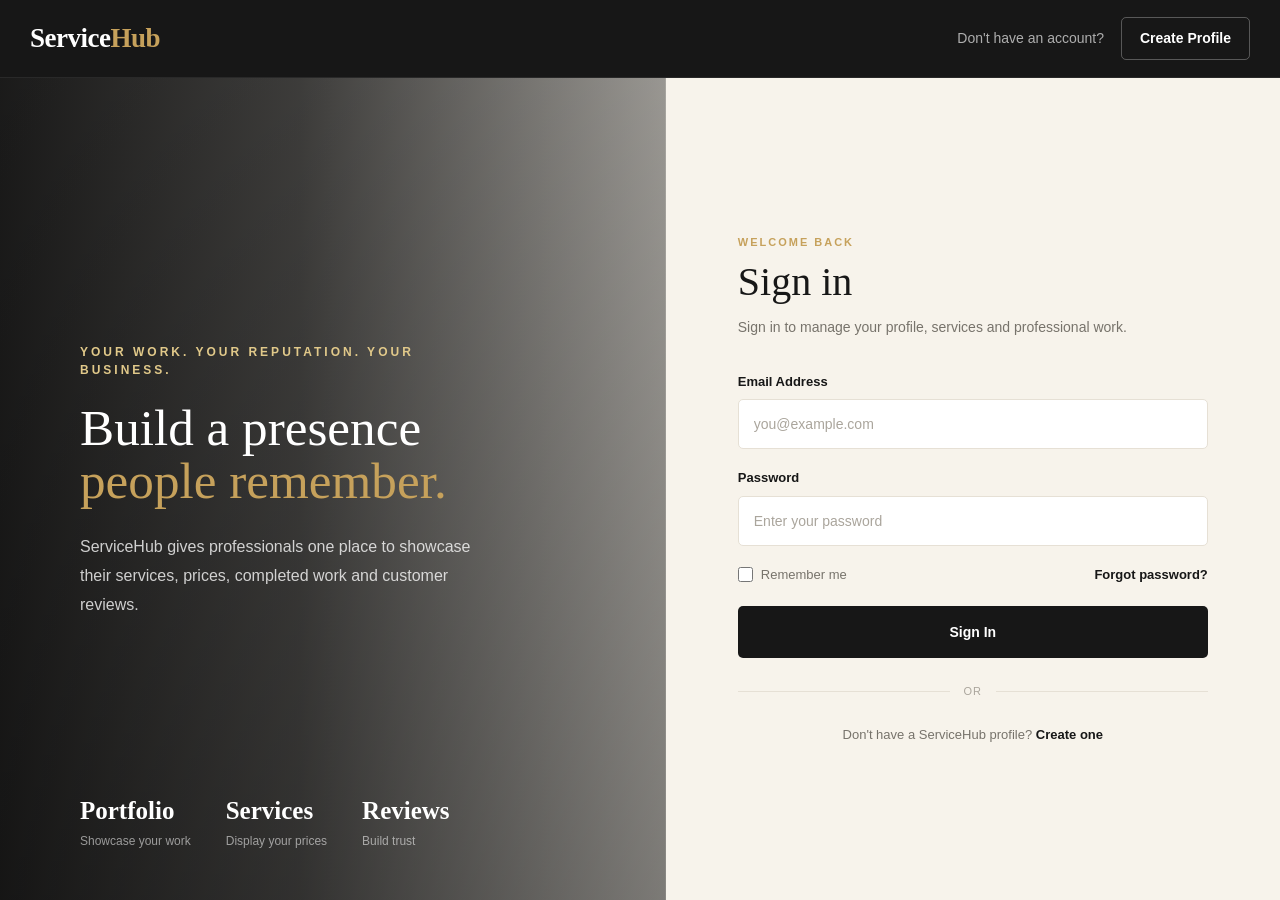
==== commit 3b0a015a: "Fix services page JavaScript syntax" ====
--- a/dashboard.html
+++ b/dashboard.html
@@ -200,7 +200,7 @@
 
 
             <a
-                href="./pages/settings.html"
+                href="./settings.html"
                 class="sidebar-nav-link"
                 data-page="settings"
             >
@@ -347,7 +347,7 @@
                 <div class="welcome-actions">
 
                     <a
-                        href="./pages/add-work.html"
+                        href="./work.html"
                         class="btn btn-gold"
                     >
                         <i class="bi bi-plus-lg"></i>
@@ -355,7 +355,7 @@
                     </a>
 
                     <a
-                        href="./pages/add-service.html"
+                        href="./service.html"
                         class="btn btn-outline-dark-custom"
                     >
                         <i class="bi bi-plus-lg"></i>
@@ -792,7 +792,7 @@
                         </div>
 
                         <a
-                            href="./pages/work.html"
+                            href="./work.html"
                             class="card-link"
                         >
                             View all
@@ -837,7 +837,7 @@
                         </div>
 
                         <a
-                            href="./pages/services.html"
+                            href="./services.html"
                             class="card-link"
                         >
                             View all
@@ -891,7 +891,7 @@
                         </div>
 
                         <a
-                            href="./pages/reviews.html"
+                            href="./reviews.html"
                             class="card-link"
                         >
                             View all
@@ -1008,7 +1008,7 @@
 
 
                     <a
-                        href="./pages/add-service.html"
+                        href="./service.html"
                         class="quick-action"
                     >
 
@@ -1034,7 +1034,7 @@
 
 
                     <a
-                        href="./pages/add-work.html"
+                        href="./work.html"
                         class="quick-action"
                     >
 
@@ -1060,7 +1060,7 @@
 
 
                     <a
-                        href="./pages/analytics.html"
+                        href="./analytics.html"
                         class="quick-action"
                     >
 
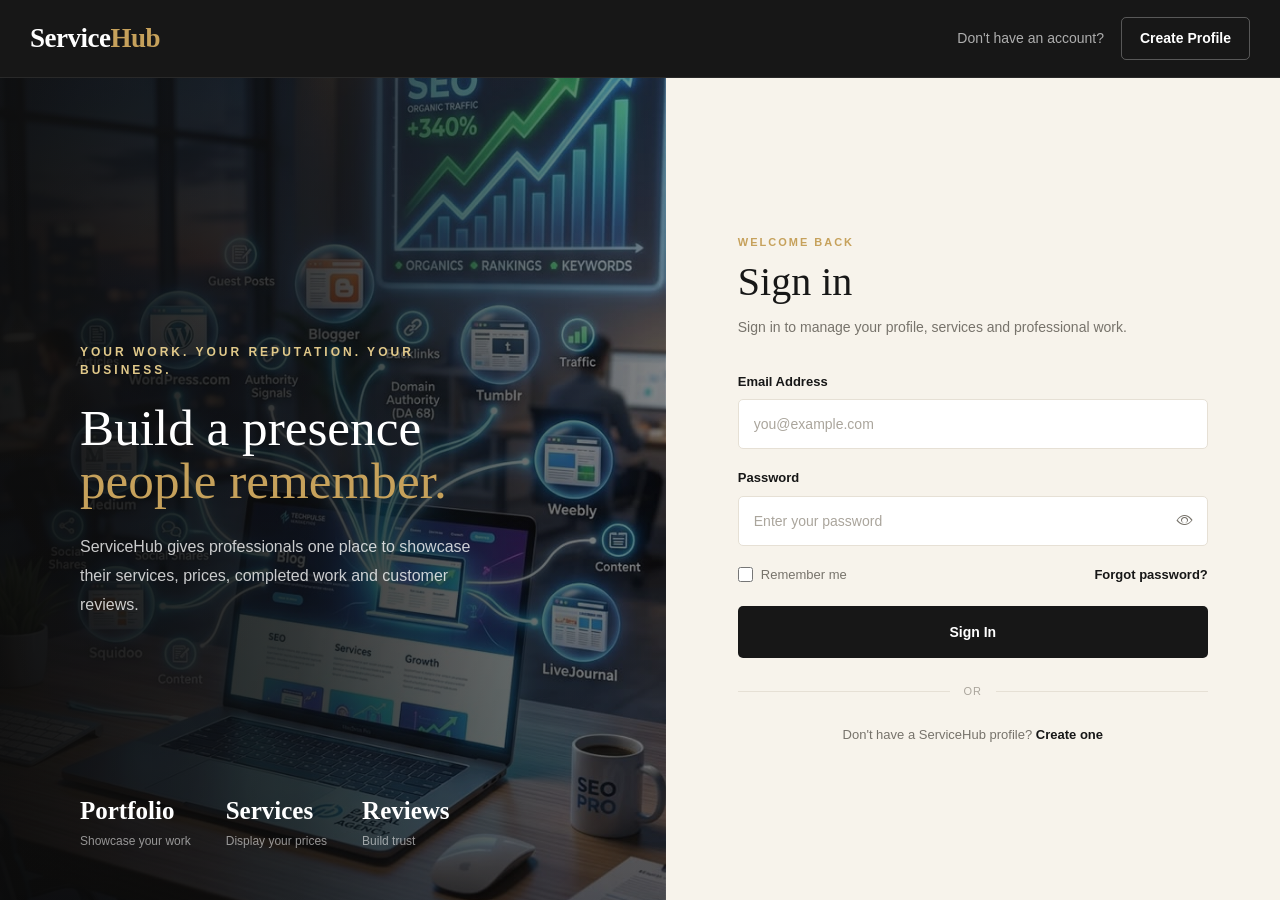
==== commit c8fc3544: "Fix the frontend" ====
--- a/dashboard.html
+++ b/dashboard.html
@@ -131,7 +131,7 @@
 
 
             <a
-                href="./pages/services.html"
+                href="./services.html"
                 class="sidebar-nav-link"
                 data-page="services"
             >
@@ -144,7 +144,7 @@
 
 
             <a
-                href="./pages/work.html"
+                href="./work.html"
                 class="sidebar-nav-link"
                 data-page="work"
             >
@@ -157,7 +157,7 @@
 
 
             <a
-                href="./pages/reviews.html"
+                href="./reviews.html"
                 class="sidebar-nav-link"
                 data-page="reviews"
             >
@@ -170,7 +170,7 @@
 
 
             <a
-                href="./pages/analytics.html"
+                href="./analytics.html"
                 class="sidebar-nav-link"
                 data-page="analytics"
             >
@@ -355,7 +355,7 @@
                     </a>
 
                     <a
-                        href="./service.html"
+                        href="./services.html"
                         class="btn btn-outline-dark-custom"
                     >
                         <i class="bi bi-plus-lg"></i>
@@ -1008,7 +1008,7 @@
 
 
                     <a
-                        href="./service.html"
+                        href="./services.html"
                         class="quick-action"
                     >
 
